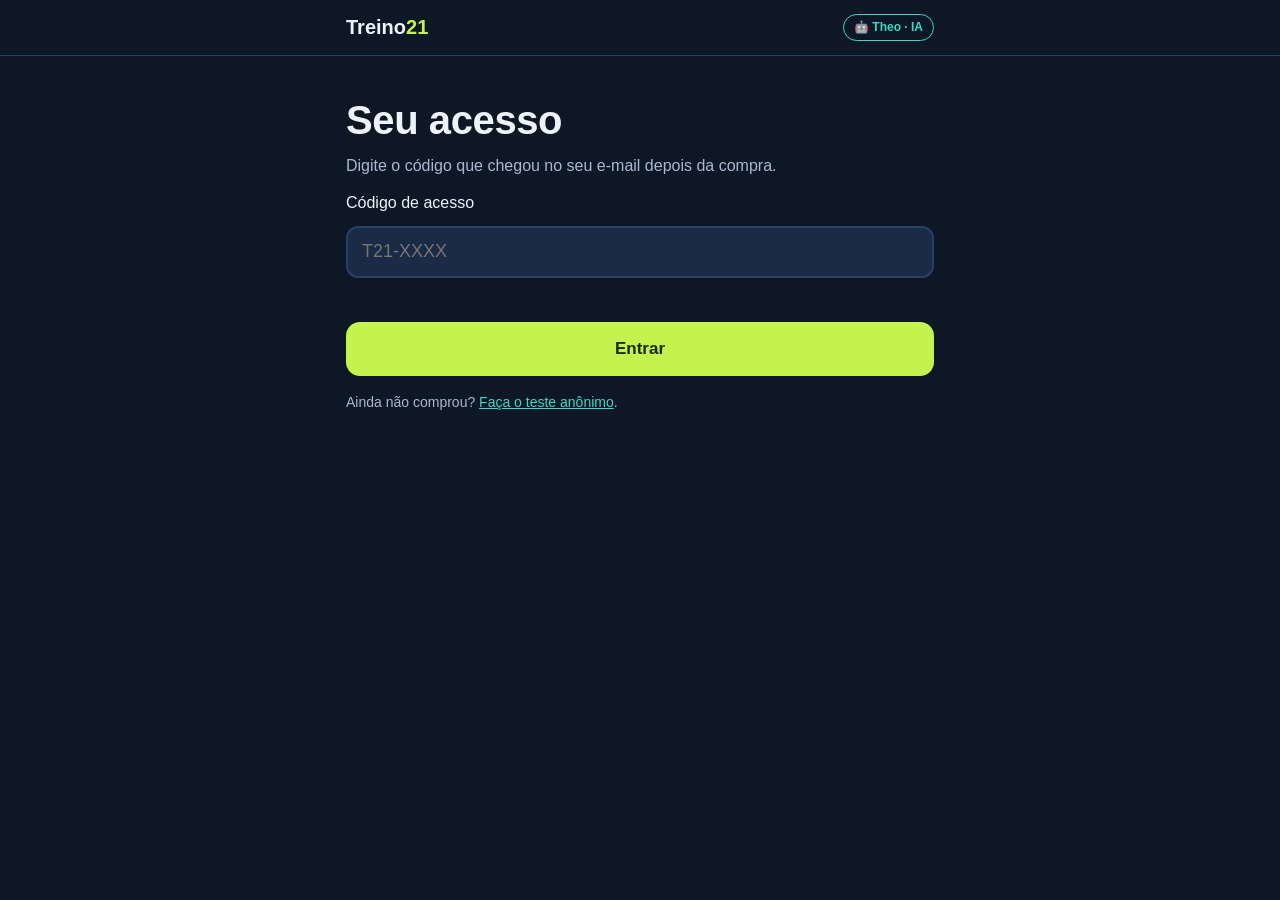
==== app.html @ 681d7818 "Controle 21: teste anônimo, treino de 21 dias, Plus e páginas Co-Authored-By: Claude Opus 5.5 <norep" ====
<!doctype html>
<html lang="pt-BR">
<head>
<meta charset="utf-8">
<meta name="viewport" content="width=device-width, initial-scale=1, viewport-fit=cover">
<title>Treino 21</title>
<meta name="robots" content="noindex">
<meta name="theme-color" content="#0e1726">
<link rel="icon" href="data:image/svg+xml,<svg xmlns='http://www.w3.org/2000/svg' viewBox='0 0 100 100'><rect width='100' height='100' rx='22' fill='%230e1726'/><text x='50' y='64' font-size='46' font-family='Arial' font-weight='900' text-anchor='middle' fill='%23c6f24e'>21</text></svg>">
<link rel="stylesheet" href="styles.css">
</head>
<body>
<header class="app-topo"><div class="wrap"><span class="logo">Treino<span>21</span></span><span class="tag-ia">🤖 Theo · IA</span></div></header>
<main class="wrap" id="app" tabindex="-1"></main>
<div class="toast" id="toast" role="status"></div>
<script src="config.js"></script>
<script src="programa.js"></script>
<script src="app.js"></script>
</body>
</html>
---- styles.css ----
:root {
  --bg: #0e1726;
  --bg-2: #15233a;
  --card: #1b2b45;
  --line: #2b3f60;
  --ink: #eef3fb;
  --muted: #a9b8d0;
  --lime: #c6f24e;
  --lime-ink: #1d2a00;
  --teal: #3dd6c6;
  --red: #ff7a7a;
  --amber: #ffcf5c;
  --r: 18px;
  color-scheme: dark;
}
* { box-sizing: border-box; }
html { -webkit-text-size-adjust: 100%; }
body {
  margin: 0; background: var(--bg); color: var(--ink);
  font: 16px/1.55 -apple-system, BlinkMacSystemFont, "Segoe UI", Roboto, sans-serif;
  padding-bottom: env(safe-area-inset-bottom, 0px);
}
a { color: var(--teal); }
.wrap { width: 100%; max-width: 620px; margin: 0 auto; padding: 0 16px; }
h1, h2, h3 { line-height: 1.2; letter-spacing: -.01em; margin: 0 0 10px; }
h1 { font-size: clamp(28px, 7vw, 40px); }
h2 { font-size: 22px; }
p { margin: 0 0 12px; }

.topo { padding: 14px 0; border-bottom: 1px solid var(--line); }
.topo .wrap { display: flex; align-items: center; justify-content: space-between; gap: 12px; }
.logo { font-weight: 800; font-size: 20px; color: var(--ink); text-decoration: none; }
.logo span { color: var(--lime); }
.tag-ia { font-size: 12px; font-weight: 700; border: 1px solid var(--teal); color: var(--teal); border-radius: 99px; padding: 3px 10px; white-space: nowrap; }

.hero { padding: 36px 0 24px; }
.hero em { color: var(--lime); font-style: normal; }
.hero p { color: var(--muted); font-size: 17px; }

.theo { display: flex; gap: 12px; align-items: flex-start; background: var(--bg-2); border: 1px solid var(--line); border-radius: var(--r); padding: 14px; margin: 18px 0; }
.theo svg { flex-shrink: 0; }
.theo p { margin: 0; font-size: 15px; color: var(--muted); }
.theo b { color: var(--ink); }

.btn {
  display: block; width: 100%; min-height: 54px; border: 0; border-radius: 14px; cursor: pointer;
  font: inherit; font-weight: 800; font-size: 17px; padding: 14px 18px; text-align: center; text-decoration: none;
}
.btn-lime { background: var(--lime); color: var(--lime-ink); }
.btn-lime:hover { filter: brightness(1.05); }
.btn-claro { background: transparent; color: var(--ink); border: 2px solid var(--line); }
.btn:focus-visible, button:focus-visible, a:focus-visible, input:focus-visible { outline: 3px solid var(--teal); outline-offset: 2px; }
.btn[disabled] { opacity: .45; cursor: not-allowed; }

.selos { display: flex; flex-wrap: wrap; gap: 8px 14px; margin-top: 12px; color: var(--muted); font-size: 14px; }

.bloco { padding: 26px 0; }
.passos { padding-left: 20px; margin: 0; }
.passos li { margin-bottom: 10px; }
.cartao { background: var(--card); border: 1px solid var(--line); border-radius: var(--r); padding: 20px; }
.preco { font-size: 34px; font-weight: 800; color: var(--lime); }
.preco small { font-size: 14px; color: var(--muted); font-weight: 500; }
.lista { list-style: none; padding: 0; margin: 0; }
.lista li { padding: 6px 0 6px 28px; position: relative; }
.lista li::before { content: "✓"; position: absolute; left: 0; color: var(--lime); font-weight: 800; }
.aviso { font-size: 14px; color: var(--muted); background: var(--bg-2); border-left: 4px solid var(--amber); padding: 12px 14px; border-radius: 10px; }
.alerta { background: #3a1820; border: 1px solid var(--red); border-radius: var(--r); padding: 16px; }
.alerta h3 { color: var(--red); }

details { background: var(--bg-2); border: 1px solid var(--line); border-radius: 12px; margin-bottom: 8px; }
summary { cursor: pointer; padding: 14px 16px; font-weight: 700; min-height: 44px; }
details p { padding: 0 16px 14px; color: var(--muted); margin: 0; }

footer { padding: 30px 0 40px; color: var(--muted); font-size: 13px; border-top: 1px solid var(--line); }

/* Teste */
.quiz { position: fixed; inset: 0; background: var(--bg); overflow-y: auto; z-index: 10; display: flex; padding: 20px 0; }
.quiz[hidden] { display: none; }
.barra { height: 6px; background: var(--line); border-radius: 99px; overflow: hidden; margin: 6px 0 22px; }
.barra i { display: block; height: 100%; background: var(--lime); transition: width .25s; }
.q-topo { display: flex; justify-content: space-between; color: var(--muted); font-size: 14px; }
.q-topo button { background: none; border: 0; color: var(--muted); font: inherit; cursor: pointer; min-height: 44px; padding: 0 4px; }
.opcoes { display: grid; gap: 10px; margin-top: 16px; }
.opcoes button {
  text-align: left; background: var(--card); color: var(--ink); border: 2px solid var(--line); border-radius: 14px;
  padding: 14px 16px; min-height: 56px; font: inherit; font-weight: 600; cursor: pointer;
}
.opcoes button:hover { border-color: var(--teal); }
.q-ajuda { color: var(--muted); font-size: 14px; margin-top: 4px; }

.perfil-card { background: linear-gradient(150deg, var(--card), #13324a); border: 2px solid var(--teal); border-radius: var(--r); padding: 20px; margin: 16px 0; }
.perfil-card .rotulo { font-size: 12px; font-weight: 800; letter-spacing: .1em; color: var(--teal); }
.medidor { display: grid; gap: 8px; margin: 14px 0 4px; }
.medidor div { display: grid; grid-template-columns: 110px 1fr; gap: 10px; align-items: center; font-size: 14px; color: var(--muted); }
.medidor span { height: 10px; background: var(--line); border-radius: 99px; overflow: hidden; }
.medidor span i { display: block; height: 100%; background: var(--teal); }

/* App */
.app-topo { position: sticky; top: 0; background: var(--bg); z-index: 5; border-bottom: 1px solid var(--line); padding: 12px 0; }
.app-topo .wrap { display: flex; justify-content: space-between; align-items: center; gap: 10px; }
.dias { display: grid; grid-template-columns: repeat(7, 1fr); gap: 6px; margin: 16px 0; }
.dias button {
  aspect-ratio: 1; border-radius: 12px; border: 2px solid var(--line); background: var(--card); color: var(--ink);
  font: inherit; font-weight: 800; cursor: pointer; min-height: 40px; position: relative;
}
.dias button.feito { background: var(--lime); color: var(--lime-ink); border-color: var(--lime); }
.dias button.hoje { border-color: var(--teal); }
.dias button[disabled] { opacity: .35; cursor: not-allowed; }
.fase { font-size: 12px; font-weight: 800; letter-spacing: .1em; color: var(--teal); }
.bloco-dia { background: var(--card); border: 1px solid var(--line); border-radius: var(--r); padding: 18px; margin-bottom: 14px; }
.bloco-dia h3 { display: flex; gap: 8px; align-items: center; }
.bloco-dia .min { margin-left: auto; font-size: 13px; color: var(--muted); font-weight: 600; }
.bloco-dia ol, .bloco-dia ul { padding-left: 20px; margin: 0 0 10px; }
.bloco-dia li { margin-bottom: 6px; }

.timer { text-align: center; padding: 10px 0 4px; }
.timer .anel { width: 190px; height: 190px; margin: 0 auto 12px; position: relative; }
.timer .anel svg { transform: rotate(-90deg); }
.timer .anel .fundo { stroke: var(--line); }
.timer .anel .frente { stroke: var(--lime); transition: stroke-dashoffset .2s linear; }
.timer .anel.solta .frente { stroke: var(--teal); }
.timer .centro { position: absolute; inset: 0; display: flex; flex-direction: column; align-items: center; justify-content: center; }
.timer .acao { font-size: 26px; font-weight: 800; }
.timer .seg { font-size: 15px; color: var(--muted); }
.timer .reps { color: var(--muted); font-size: 14px; margin-bottom: 10px; }
.linha-botoes { display: flex; gap: 10px; }
.linha-botoes .btn { flex: 1; }
.check-dia { display: flex; gap: 12px; align-items: center; background: var(--bg-2); border: 2px solid var(--line); border-radius: 14px; padding: 14px; cursor: pointer; min-height: 56px; font-weight: 700; }
.check-dia input { width: 24px; height: 24px; accent-color: var(--lime); }
.portao { padding: 40px 0; }
.portao input { width: 100%; min-height: 52px; border-radius: 12px; border: 2px solid var(--line); background: var(--card); color: var(--ink); font: inherit; font-size: 18px; padding: 10px 14px; margin: 10px 0 12px; text-transform: uppercase; }
.erro { color: var(--red); font-size: 14px; min-height: 20px; }
.escala { display: grid; grid-template-columns: repeat(11, 1fr); gap: 3px; margin: 10px 0; font-size: 11px; text-align: center; }
.escala span { padding: 6px 0; border-radius: 6px; background: var(--line); }
.escala .v { background: #3b6d3b; } .escala .a { background: #8a6d1f; } .escala .r { background: #8a2e2e; }
.toast { position: fixed; left: 50%; bottom: 24px; transform: translateX(-50%); background: var(--lime); color: var(--lime-ink); font-weight: 800; padding: 12px 18px; border-radius: 12px; z-index: 30; max-width: calc(100% - 32px); }
.toast:empty { display: none; }
@media (prefers-reduced-motion: reduce) { * { transition: none !important; } }
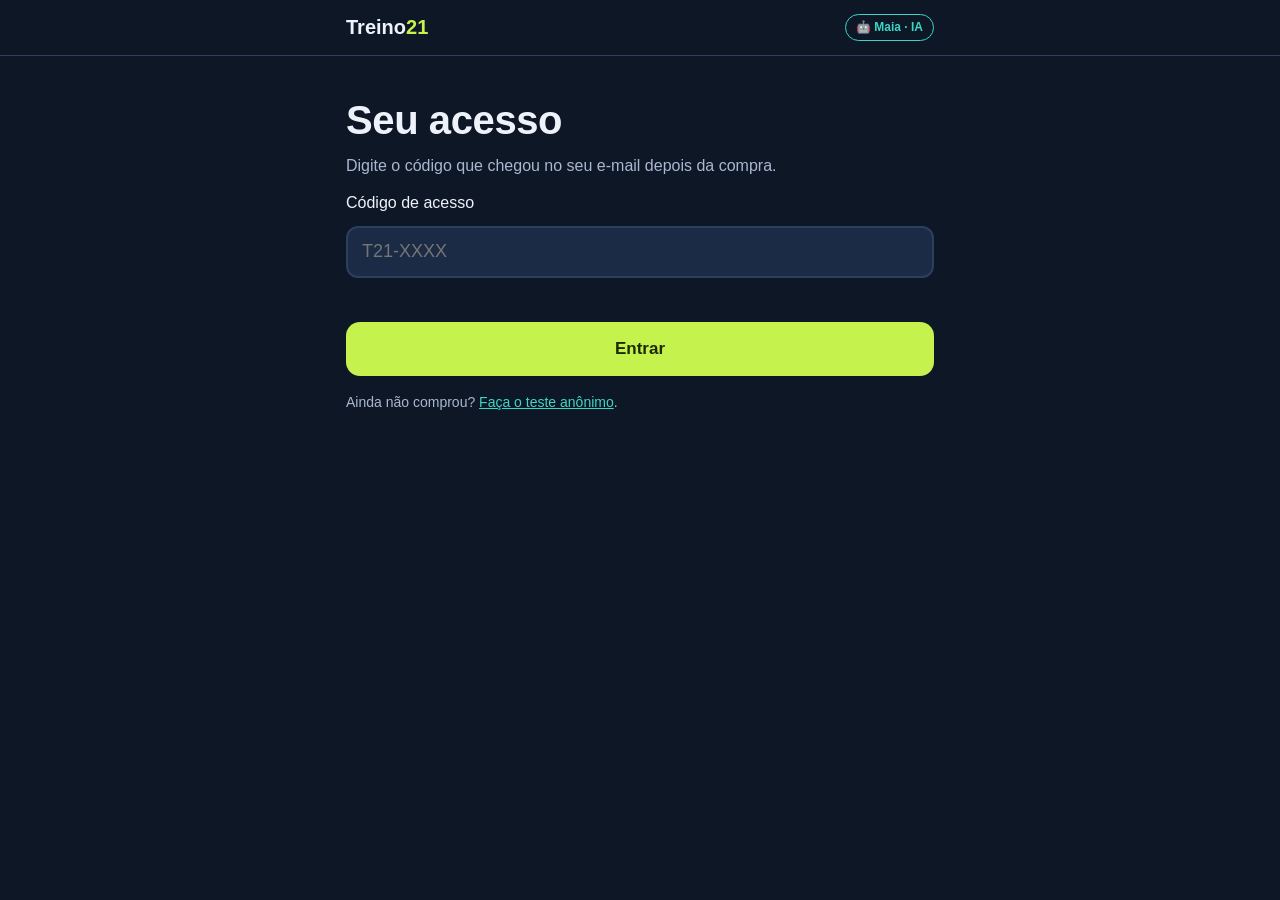
==== commit dff68b16: "Persona do Controle 21 passa a ser a Maia Marques (IA declarada) Co-Authored-By: Claude Opus 5.5 <no" ====
--- a/app.html
+++ b/app.html
@@ -10,7 +10,7 @@
 <link rel="stylesheet" href="styles.css">
 </head>
 <body>
-<header class="app-topo"><div class="wrap"><span class="logo">Treino<span>21</span></span><span class="tag-ia">🤖 Theo · IA</span></div></header>
+<header class="app-topo"><div class="wrap"><span class="logo">Treino<span>21</span></span><span class="tag-ia">🤖 Maia · IA</span></div></header>
 <main class="wrap" id="app" tabindex="-1"></main>
 <div class="toast" id="toast" role="status"></div>
 <script src="config.js"></script>
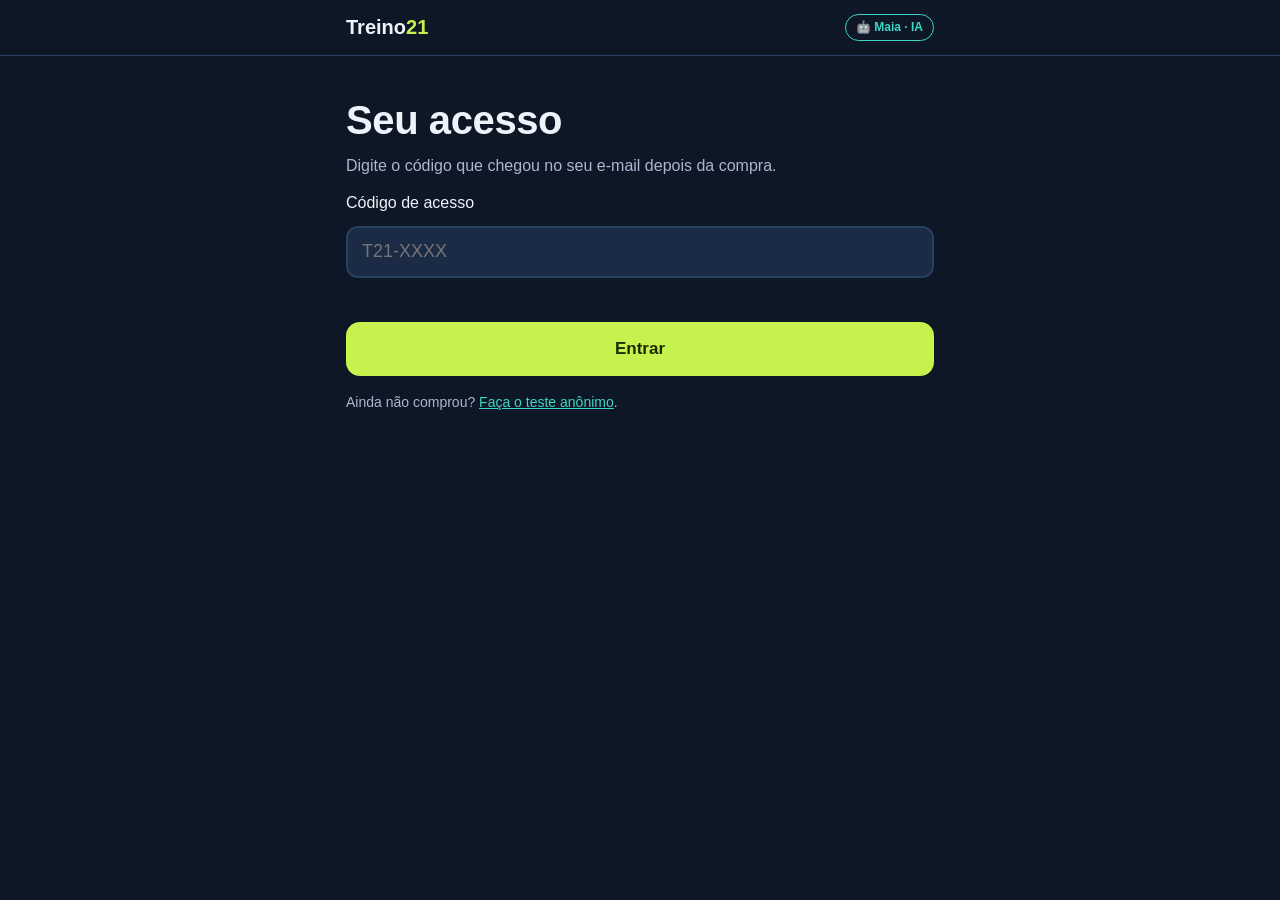
==== commit 0a28a0e3: "Contador do funil (visita, teste, compra, Plus) por origem, sem dado pessoal Co-Authored-By: Claude " ====
--- a/app.html
+++ b/app.html
@@ -14,6 +14,7 @@
 <main class="wrap" id="app" tabindex="-1"></main>
 <div class="toast" id="toast" role="status"></div>
 <script src="config.js"></script>
+<script src="metricas.js"></script>
 <script src="programa.js"></script>
 <script src="app.js"></script>
 </body>
